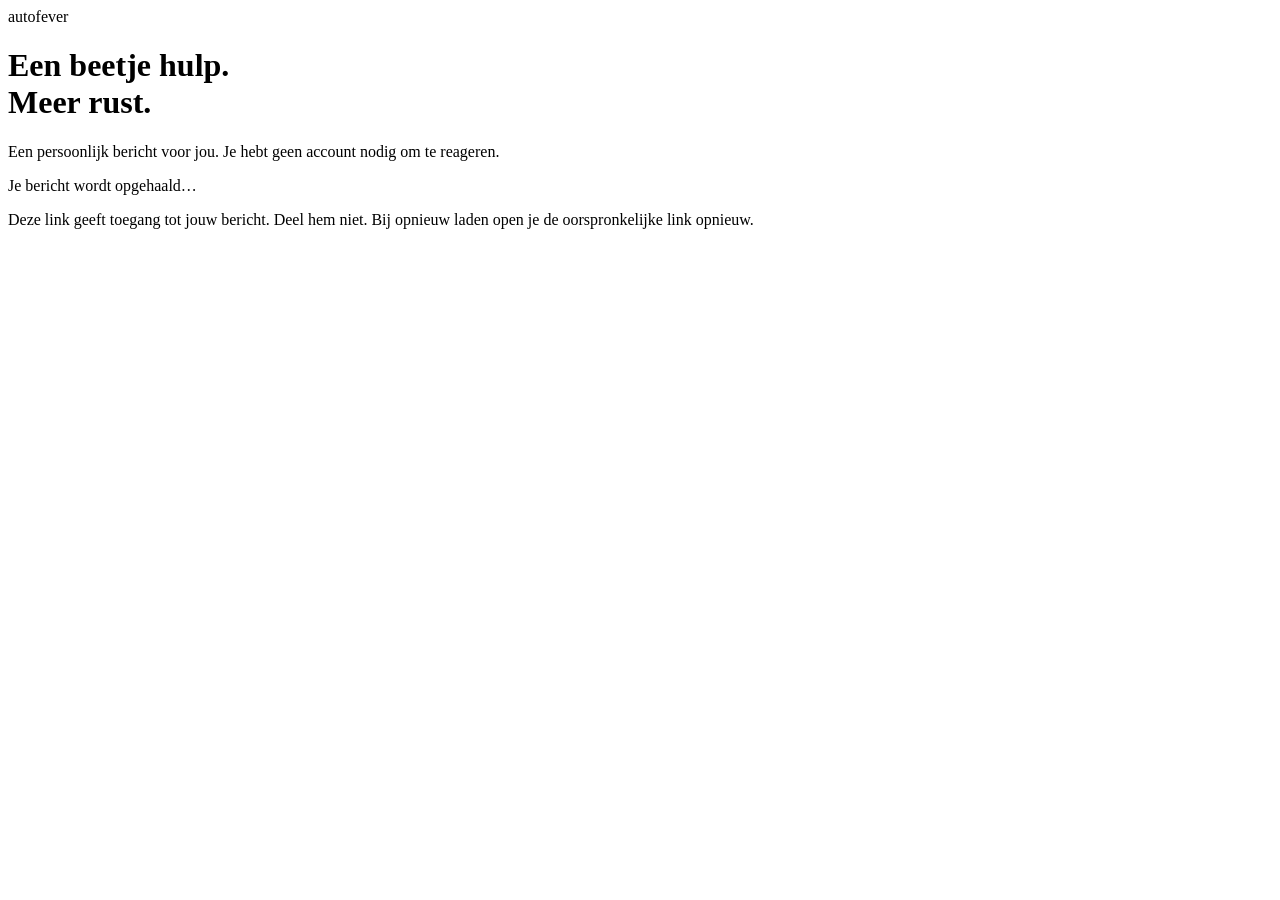
==== backend/static/help.html @ 29198fe6 "feat: add private recipient web flow and local HTTP boundary" ====
<!doctype html>
<html lang="nl">
<head>
  <meta charset="utf-8">
  <meta name="viewport" content="width=device-width, initial-scale=1, viewport-fit=cover">
  <meta name="referrer" content="no-referrer">
  <title>Autofever · Een beetje hulp</title>
  <link rel="icon" href="/favicon.svg" type="image/svg+xml">
  <link rel="stylesheet" href="/help.css">
  <script src="/help.js" defer></script>
</head>
<body>
  <div class="app">
    <header><span class="wordmark">autofever</span></header>
    <main>
      <h1>Een beetje hulp.<br>Meer rust.</h1>
      <p class="intro">Een persoonlijk bericht voor jou. Je hebt geen account nodig om te reageren.</p>
      <p id="notice" role="status" aria-live="polite" tabindex="-1">Je bericht wordt opgehaald…</p>
      <button id="refresh" class="secondary" hidden>Opnieuw ophalen</button>
      <div id="content" hidden>
        <section aria-labelledby="message-title" class="message">
          <h2 id="message-title">Het bericht</h2>
          <p id="message"></p>
          <button id="acknowledge">Ik heb dit gelezen</button>
          <p class="hint">Alleen openen telt niet als een bevestiging.</p>
        </section>
        <section aria-labelledby="tasks-title">
          <h2 id="tasks-title">Kun je iets doen?</h2>
          <p class="intro">Kies wat lukt. Nee zeggen mag ook.</p>
          <div id="tasks"></div>
        </section>
      </div>
      <noscript><p>Schakel JavaScript in om je persoonlijke bericht te openen en te reageren.</p></noscript>
    </main>
    <footer>Deze link geeft toegang tot jouw bericht. Deel hem niet. Bij opnieuw laden open je de oorspronkelijke link opnieuw.</footer>
  </div>
</body>
</html>
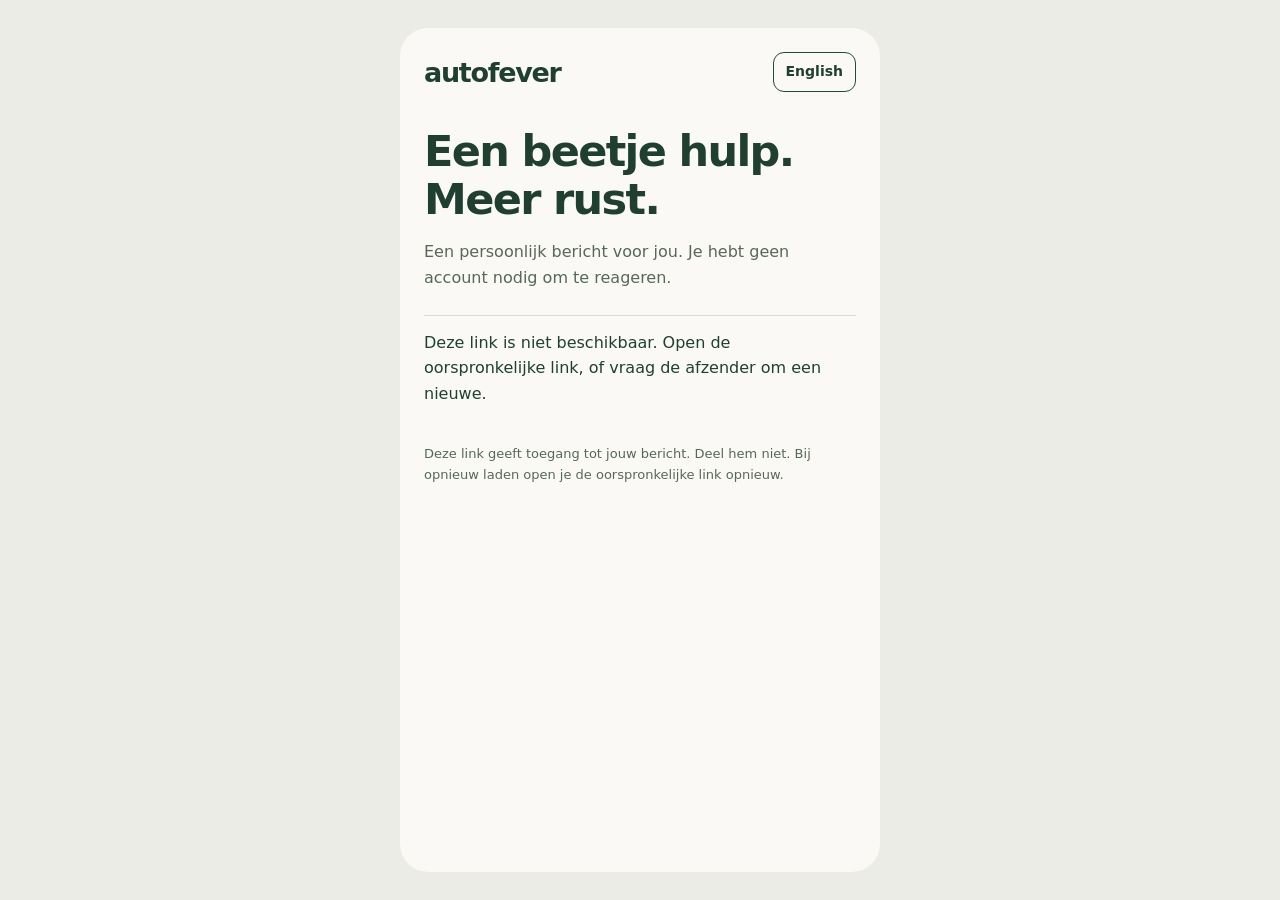
==== commit eab02d53: "Add bilingual recipient help interface" ====
--- a/backend/static/help.html
+++ b/backend/static/help.html
@@ -5,34 +5,36 @@
   <meta name="viewport" content="width=device-width, initial-scale=1, viewport-fit=cover">
   <meta name="referrer" content="no-referrer">
   <title>Autofever · Een beetje hulp</title>
-  <link rel="icon" href="/favicon.svg" type="image/svg+xml">
-  <link rel="stylesheet" href="/help.css">
-  <script src="/help.js" defer></script>
+  <link rel="icon" href="./favicon.svg" type="image/svg+xml">
+  <link rel="stylesheet" href="./help.css">
+  <script src="./help.js" defer></script>
 </head>
 <body>
   <div class="app">
-    <header><span class="wordmark">autofever</span></header>
+    <header><span class="wordmark">autofever</span><button id="language" class="language" type="button" lang="en" aria-label="Switch language to English">English</button></header>
     <main>
-      <h1>Een beetje hulp.<br>Meer rust.</h1>
-      <p class="intro">Een persoonlijk bericht voor jou. Je hebt geen account nodig om te reageren.</p>
+      <h1 id="page-title">Een beetje hulp.<br>Meer rust.</h1>
+      <p id="page-intro" class="intro">Een persoonlijk bericht voor jou. Je hebt geen account nodig om te reageren.</p>
       <p id="notice" role="status" aria-live="polite" tabindex="-1">Je bericht wordt opgehaald…</p>
-      <button id="refresh" class="secondary" hidden>Opnieuw ophalen</button>
+      <button id="refresh" class="secondary" hidden>Gegevens vernieuwen</button>
       <div id="content" hidden>
         <section aria-labelledby="message-title" class="message">
           <h2 id="message-title">Het bericht</h2>
           <p id="message"></p>
           <button id="acknowledge">Ik heb dit gelezen</button>
-          <p class="hint">Alleen openen telt niet als een bevestiging.</p>
+          <p id="ack-copy">Deze leesbevestiging geldt voor het oorspronkelijke bericht, niet voor latere updates.</p>
+          <p id="ack-hint" class="hint">Alleen openen telt niet als een bevestiging.</p>
         </section>
+        <section id="updates" aria-label="Updates voor jou"></section>
         <section aria-labelledby="tasks-title">
           <h2 id="tasks-title">Kun je iets doen?</h2>
-          <p class="intro">Kies wat lukt. Nee zeggen mag ook.</p>
+          <p id="tasks-intro" class="intro">Kies wat lukt. Nee zeggen mag ook.</p>
           <div id="tasks"></div>
         </section>
       </div>
-      <noscript><p>Schakel JavaScript in om je persoonlijke bericht te openen en te reageren.</p></noscript>
+      <noscript><p id="noscript-copy">Schakel JavaScript in om je persoonlijke bericht te openen en te reageren.</p></noscript>
     </main>
-    <footer>Deze link geeft toegang tot jouw bericht. Deel hem niet. Bij opnieuw laden open je de oorspronkelijke link opnieuw.</footer>
+    <footer id="page-footer">Deze link geeft toegang tot jouw bericht. Deel hem niet. Bij opnieuw laden open je de oorspronkelijke link opnieuw.</footer>
   </div>
 </body>
 </html>
--- a/backend/static/help.css
+++ b/backend/static/help.css
@@ -0,0 +1,21 @@
+:root{color-scheme:light;--paper:#faf9f5;--ink:#203f32;--muted:#56685a;--line:#d8ded3;--sage:#e7ecdf;--accent:#244b3a}
+*{box-sizing:border-box}
+body{margin:0;background:#eaece5;color:var(--ink);font-family:ui-rounded,'Segoe UI',system-ui,sans-serif;-webkit-font-smoothing:antialiased}
+.app{max-width:480px;min-height:100svh;margin:auto;background:var(--paper);padding-top:env(safe-area-inset-top)}
+header{padding:24px 24px 0;display:flex;align-items:center;justify-content:space-between;gap:16px}.wordmark{font-size:27px;font-weight:750;letter-spacing:-1.3px}
+main{padding:36px 24px 24px}h1{font-size:clamp(34px,9vw,43px);line-height:1.11;letter-spacing:-1.65px;font-weight:650;margin:0 0 16px}
+h2{font-size:20px;line-height:1.3;letter-spacing:-.4px;margin:0 0 12px}h3{font-size:18px;line-height:1.4;margin:0 0 6px}
+p{font-size:16px;line-height:1.6;margin:0;overflow-wrap:anywhere}.intro,.hint,footer{color:var(--muted)}
+.message{background:var(--sage);border-radius:20px;padding:22px;margin:24px 0 32px}#message{white-space:pre-wrap}
+button{font:600 16px/1.4 ui-rounded,'Segoe UI',system-ui,sans-serif;min-height:48px;padding:12px 18px;border:1px solid var(--accent);border-radius:13px;background:var(--accent);color:white;cursor:pointer;touch-action:manipulation;overflow-wrap:anywhere}
+button:focus-visible,[tabindex]:focus-visible{outline:3px solid #668448;outline-offset:4px}
+button:disabled{cursor:default;opacity:.7}.secondary{color:var(--ink);background:transparent;border-color:#7a8a78}
+.language{min-height:40px;padding:7px 12px;border-radius:11px;background:transparent;color:var(--ink);font-size:14px}
+#acknowledge{width:100%;margin-top:20px}.hint{font-size:14px;margin-top:10px}
+#notice:not(:empty){margin-top:24px;padding:14px 0;border-top:1px solid var(--line)}
+#refresh{margin-top:12px}.task{padding:24px 0;border-bottom:1px solid var(--line);overflow-wrap:anywhere}
+.task-state{font-size:14px;font-weight:600;margin-top:8px}.actions{display:flex;flex-wrap:wrap;gap:10px;margin-top:16px}.actions button{flex:1;min-width:120px}
+footer{font-size:13px;line-height:1.6;padding:0 24px max(24px,env(safe-area-inset-bottom))}
+[hidden]{display:none!important}
+@media(min-width:600px){.app{margin:28px auto;border-radius:28px;min-height:calc(100svh - 56px)}}
+@media(prefers-contrast:more){:root{--paper:#fff;--ink:#112b1b;--muted:#263d2c;--line:#657361;--sage:#e9f0e4;--accent:#12341f}button:disabled{opacity:1}}
